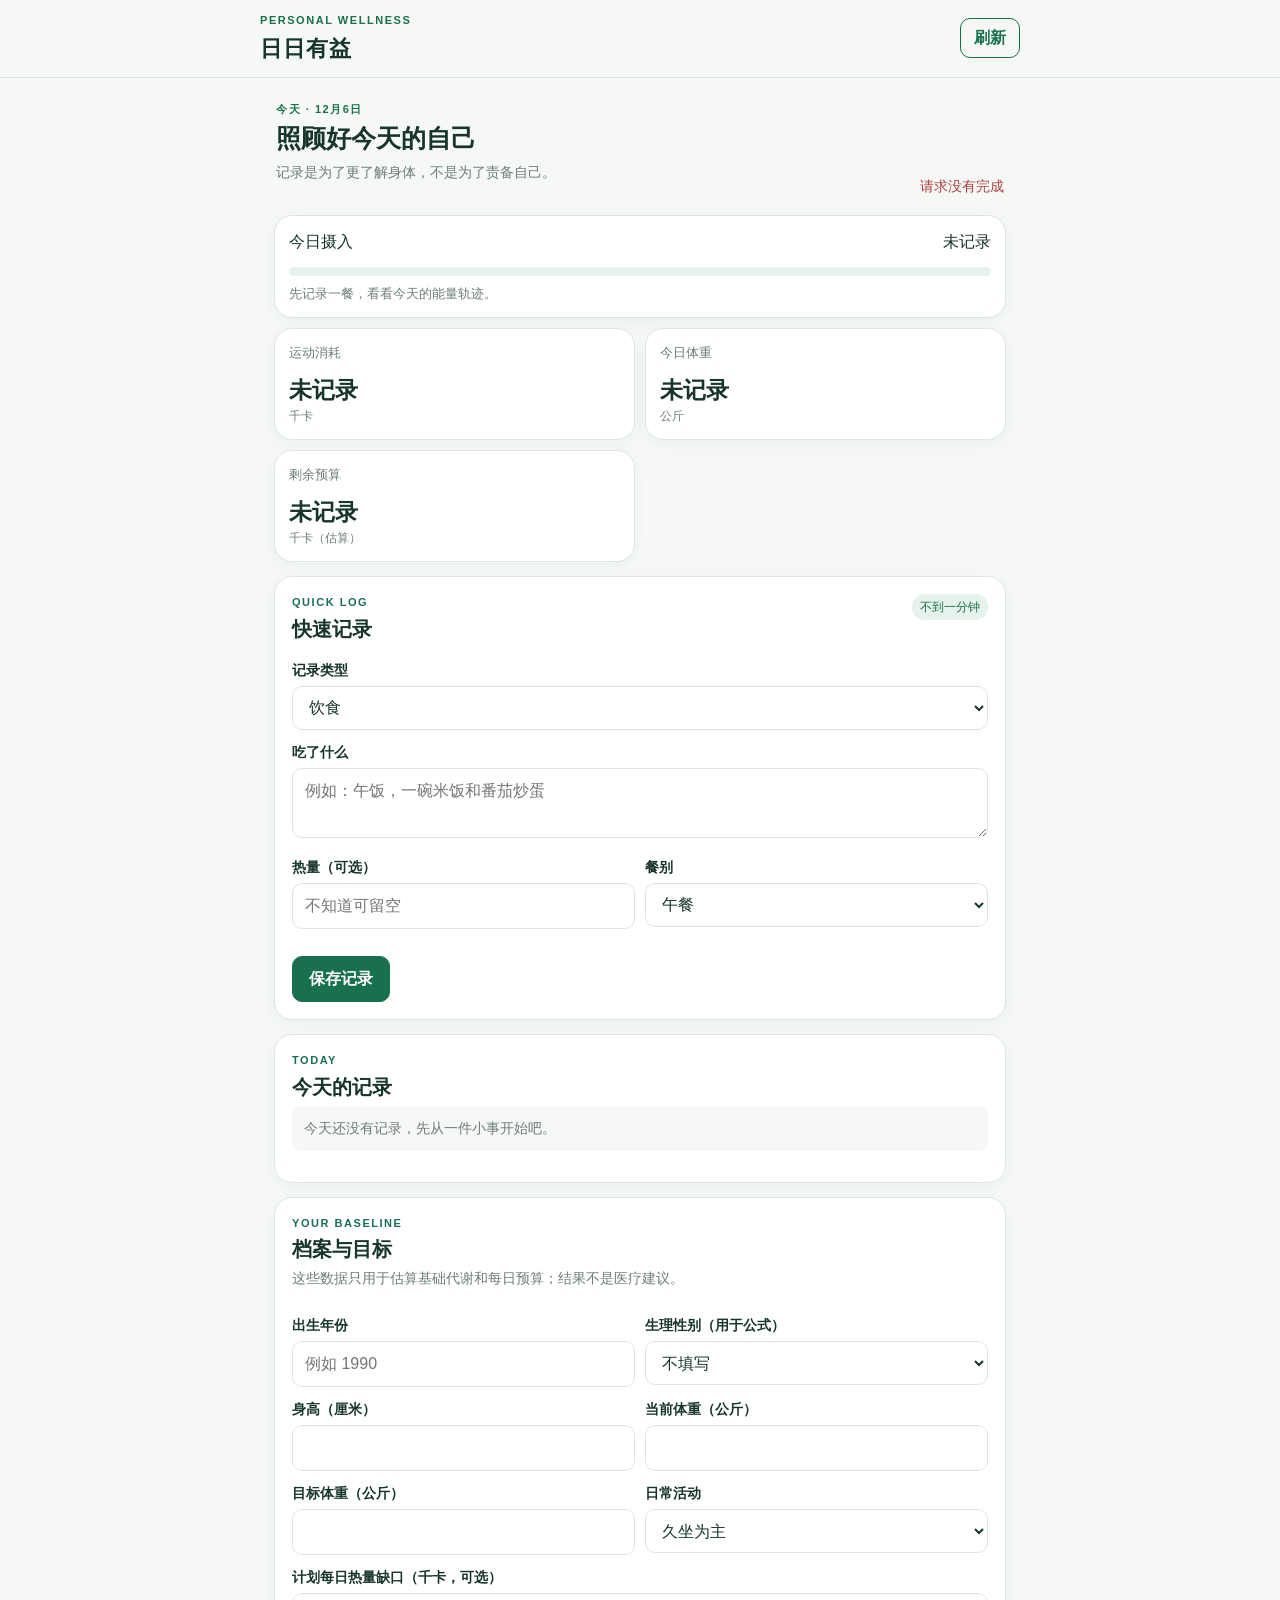
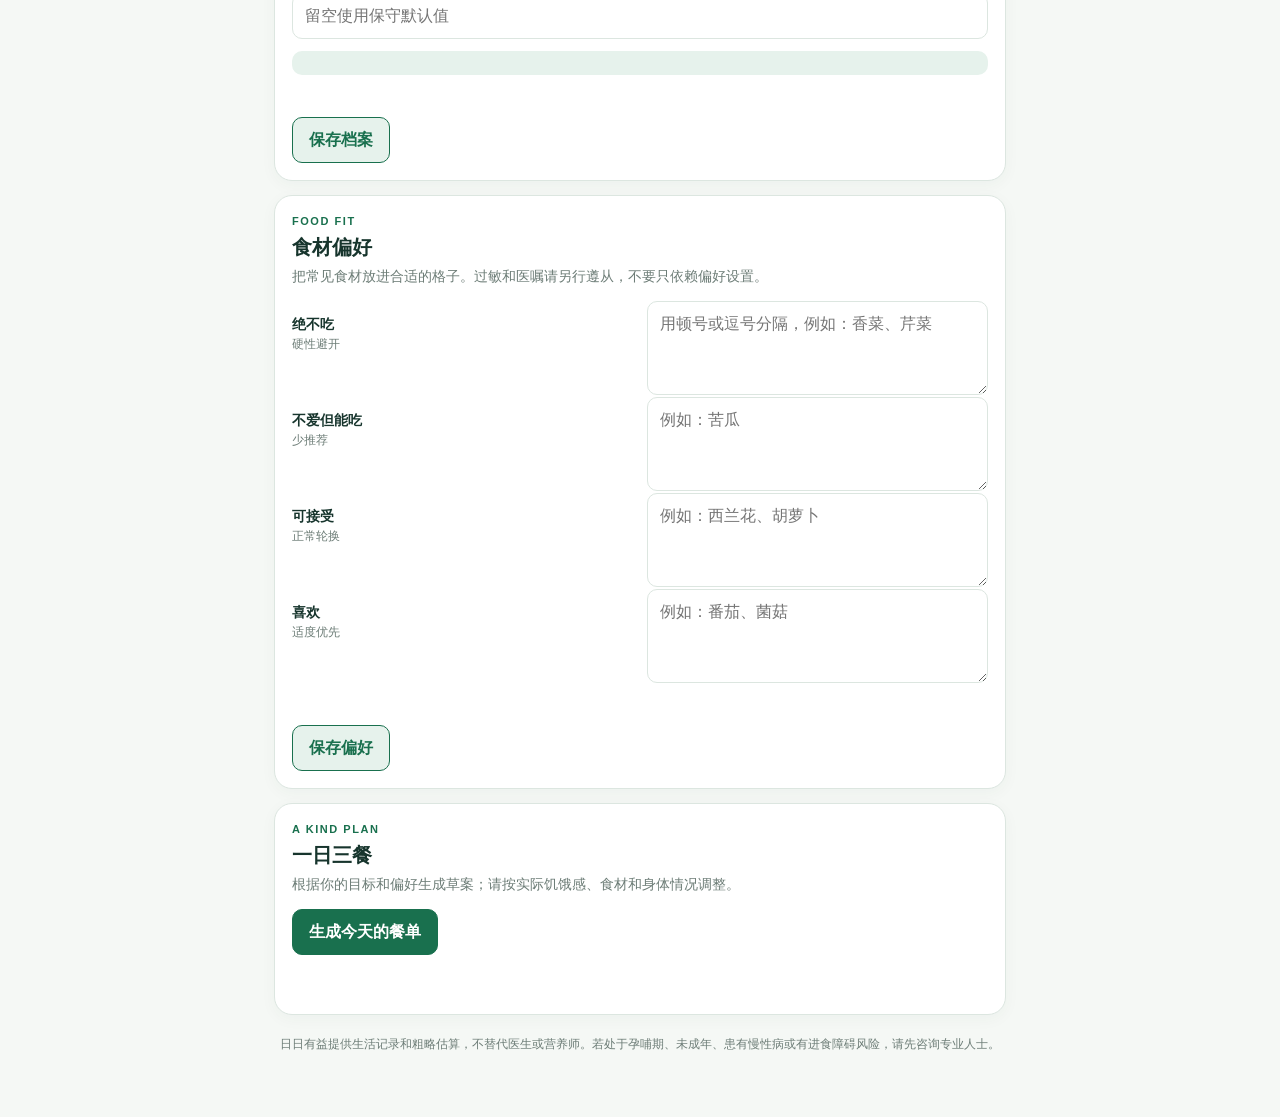
==== wellness/index.html @ 990d9f0e "ns: 健康app/网页 第1轮 build#1" ====
<!doctype html>
<html lang="zh-CN">
<head>
  <meta charset="utf-8">
  <meta name="viewport" content="width=device-width, initial-scale=1">
  <meta name="theme-color" content="#174c3b">
  <title>日日有益 · 健康记录</title>
  <link rel="stylesheet" href="./style.css">
</head>
<body>
  <header class="topbar">
    <div>
      <p class="eyebrow">PERSONAL WELLNESS</p>
      <h1>日日有益</h1>
    </div>
    <button type="button" class="outline" id="refresh-button">刷新</button>
  </header>

  <main class="page-shell">
    <section class="intro" aria-labelledby="page-heading">
      <div>
        <p class="eyebrow">今天 · <span id="today-label">加载中</span></p>
        <h2 id="page-heading">照顾好今天的自己</h2>
        <p class="muted">记录是为了更了解身体，不是为了责备自己。</p>
      </div>
      <p id="global-message" class="message" role="status" aria-live="polite"></p>
    </section>

    <section class="summary-grid" aria-label="今日概览">
      <article class="summary-card summary-main">
        <div class="summary-heading"><span>今日摄入</span><span id="summary-calories-label">未记录</span></div>
        <div class="progress" aria-hidden="true"><i id="calorie-progress"></i></div>
        <p class="summary-caption" id="summary-calories-note">先记录一餐，看看今天的能量轨迹。</p>
      </article>
      <article class="summary-card"><span class="summary-label">运动消耗</span><strong id="summary-exercise">未记录</strong><small>千卡</small></article>
      <article class="summary-card"><span class="summary-label">今日体重</span><strong id="summary-weight">未记录</strong><small>公斤</small></article>
      <article class="summary-card"><span class="summary-label">剩余预算</span><strong id="summary-remaining">未记录</strong><small>千卡（估算）</small></article>
    </section>

    <section class="card quick-card" aria-labelledby="quick-heading">
      <div class="section-heading"><div><p class="eyebrow">QUICK LOG</p><h2 id="quick-heading">快速记录</h2></div><span class="step-badge">不到一分钟</span></div>
      <form id="entry-form" novalidate>
        <label for="entry-type">记录类型</label>
        <select id="entry-type" name="type">
          <option value="meal">饮食</option>
          <option value="exercise">运动</option>
          <option value="weight">体重</option>
        </select>
        <div id="meal-fields">
          <label for="meal-text">吃了什么</label>
          <textarea id="meal-text" rows="2" maxlength="1000" placeholder="例如：午饭，一碗米饭和番茄炒蛋"></textarea>
          <div class="form-row">
            <div><label for="meal-calories">热量（可选）</label><input id="meal-calories" type="number" min="0" max="20000" step="1" inputmode="numeric" placeholder="不知道可留空"></div>
            <div><label for="meal-kind">餐别</label><select id="meal-kind"><option value="breakfast">早餐</option><option value="lunch" selected>午餐</option><option value="dinner">晚餐</option><option value="snack">加餐</option></select></div>
          </div>
        </div>
        <div id="exercise-fields" hidden>
          <label for="exercise-text">做了什么</label>
          <input id="exercise-text" type="text" maxlength="300" placeholder="例如：快走 30 分钟">
          <label for="exercise-calories">消耗热量（可选）</label>
          <input id="exercise-calories" type="number" min="0" max="20000" step="1" inputmode="numeric" placeholder="可以填设备显示的数值">
        </div>
        <div id="weight-fields" hidden>
          <label for="weight-value">体重（公斤）</label>
          <input id="weight-value" type="number" min="20" max="500" step="0.1" inputmode="decimal" placeholder="例如 68.5">
        </div>
        <p id="entry-error" class="error" role="alert"></p>
        <button type="submit" class="primary">保存记录</button>
      </form>
    </section>

    <section class="card" aria-labelledby="entries-heading">
      <div class="section-heading"><div><p class="eyebrow">TODAY</p><h2 id="entries-heading">今天的记录</h2></div><span id="entry-count" class="muted"></span></div>
      <div id="entries-list" class="entries-list"><p class="muted">正在读取记录…</p></div>
    </section>

    <section class="card" aria-labelledby="profile-heading">
      <div class="section-heading"><div><p class="eyebrow">YOUR BASELINE</p><h2 id="profile-heading">档案与目标</h2></div><span id="profile-status" class="muted"></span></div>
      <p class="hint">这些数据只用于估算基础代谢和每日预算；结果不是医疗建议。</p>
      <form id="profile-form" novalidate>
        <div class="form-row"><div><label for="birth-year">出生年份</label><input id="birth-year" type="number" min="1900" max="2100" inputmode="numeric" placeholder="例如 1990"></div><div><label for="profile-sex">生理性别（用于公式）</label><select id="profile-sex"><option value="">不填写</option><option value="female">女性</option><option value="male">男性</option></select></div></div>
        <div class="form-row"><div><label for="height">身高（厘米）</label><input id="height" type="number" min="80" max="250" step="0.1" inputmode="decimal"></div><div><label for="profile-weight">当前体重（公斤）</label><input id="profile-weight" type="number" min="20" max="500" step="0.1" inputmode="decimal"></div></div>
        <div class="form-row"><div><label for="target-weight">目标体重（公斤）</label><input id="target-weight" type="number" min="20" max="500" step="0.1" inputmode="decimal"></div><div><label for="activity">日常活动</label><select id="activity"><option value="sedentary">久坐为主</option><option value="light">轻度活动</option><option value="moderate">中等活动</option><option value="active">活动较多</option></select></div></div>
        <label for="deficit-kcal">计划每日热量缺口（千卡，可选）</label>
        <input id="deficit-kcal" type="number" min="0" max="500" step="50" inputmode="numeric" placeholder="留空使用保守默认值">
        <p id="profile-calculation" class="calculation" aria-live="polite"></p>
        <p id="profile-error" class="error" role="alert"></p>
        <button type="submit" class="secondary">保存档案</button>
      </form>
    </section>

    <section class="card" aria-labelledby="preferences-heading">
      <div class="section-heading"><div><p class="eyebrow">FOOD FIT</p><h2 id="preferences-heading">食材偏好</h2></div></div>
      <p class="hint">把常见食材放进合适的格子。过敏和医嘱请另行遵从，不要只依赖偏好设置。</p>
      <form id="preferences-form" novalidate>
        <div class="preference-grid">
          <label for="pref-avoid">绝不吃 <span>硬性避开</span></label><textarea id="pref-avoid" rows="3" placeholder="用顿号或逗号分隔，例如：香菜、芹菜"></textarea>
          <label for="pref-reluctant">不爱但能吃 <span>少推荐</span></label><textarea id="pref-reluctant" rows="3" placeholder="例如：苦瓜"></textarea>
          <label for="pref-neutral">可接受 <span>正常轮换</span></label><textarea id="pref-neutral" rows="3" placeholder="例如：西兰花、胡萝卜"></textarea>
          <label for="pref-love">喜欢 <span>适度优先</span></label><textarea id="pref-love" rows="3" placeholder="例如：番茄、菌菇"></textarea>
        </div>
        <p id="preferences-error" class="error" role="alert"></p>
        <button type="submit" class="secondary">保存偏好</button>
      </form>
    </section>

    <section class="card plan-card" aria-labelledby="plan-heading">
      <div class="section-heading"><div><p class="eyebrow">A KIND PLAN</p><h2 id="plan-heading">一日三餐</h2></div><span id="plan-status" class="muted"></span></div>
      <p class="hint">根据你的目标和偏好生成草案；请按实际饥饿感、食材和身体情况调整。</p>
      <button type="button" id="plan-button" class="primary">生成今天的餐单</button>
      <div id="plan-result" class="plan-result" hidden></div>
      <p id="plan-error" class="error" role="alert"></p>
    </section>
    <p class="disclaimer">日日有益提供生活记录和粗略估算，不替代医生或营养师。若处于孕哺期、未成年、患有慢性病或有进食障碍风险，请先咨询专业人士。</p>
  </main>
  <script src="./app.js" defer></script>
</body>
</html>
---- wellness/style.css ----
:root { --ink:#17352d; --muted:#6d7d77; --line:#dce6e0; --paper:#f5f8f5; --card:#fff; --accent:#19704e; --accent-soft:#e6f2ec; --warm:#bc6b27; --warning-bg:#fff3e3; --danger:#ad3f3f; }
* { box-sizing:border-box; }
html { background:var(--paper); }
body { margin:0; color:var(--ink); background:var(--paper); font-family:-apple-system,BlinkMacSystemFont,"PingFang SC","Microsoft YaHei",sans-serif; font-size:16px; line-height:1.5; }
.topbar { position:sticky; top:0; z-index:5; display:flex; align-items:center; justify-content:space-between; gap:16px; padding:12px max(16px,calc((100vw - 760px)/2)); background:rgba(245,248,245,.95); border-bottom:1px solid var(--line); backdrop-filter:blur(12px); }
h1,h2,p { margin-top:0; } h1 { margin-bottom:0; font-size:22px; letter-spacing:.04em; } h2 { margin-bottom:4px; font-size:20px; } .eyebrow { margin-bottom:3px; color:var(--accent); font-size:11px; font-weight:700; letter-spacing:.14em; }
.page-shell { max-width:760px; margin:auto; padding:18px 14px 44px; } .intro { display:flex; justify-content:space-between; gap:12px; align-items:end; margin:5px 2px 18px; } .intro h2 { font-size:25px; } .muted,.hint { color:var(--muted); font-size:14px; } .message { margin:0; min-height:1.5em; color:var(--accent); font-size:14px; }
.card,.summary-card { margin:14px 0; padding:17px; border:1px solid var(--line); border-radius:18px; background:var(--card); box-shadow:0 4px 16px rgba(29,74,54,.04); } .summary-grid { display:grid; grid-template-columns:1fr 1fr; gap:10px; } .summary-card { margin:0; min-height:105px; padding:14px; } .summary-main { grid-column:1/-1; min-height:0; } .summary-heading,.section-heading { display:flex; justify-content:space-between; align-items:flex-start; gap:10px; } .summary-label { display:block; color:var(--muted); font-size:13px; } .summary-card strong { display:inline-block; margin-top:10px; font-size:23px; } .summary-card small { display:block; color:var(--muted); font-size:12px; } .summary-caption { margin:8px 0 0; color:var(--muted); font-size:13px; } .progress { height:9px; margin-top:13px; overflow:hidden; border-radius:9px; background:var(--accent-soft); } .progress i { display:block; width:0; height:100%; border-radius:9px; background:var(--accent); transition:width .3s ease; }
.step-badge { padding:4px 8px; border-radius:99px; color:var(--accent); background:var(--accent-soft); font-size:12px; white-space:nowrap; } .form-row { display:grid; grid-template-columns:1fr 1fr; gap:10px; } label { display:block; margin:12px 0 5px; color:var(--ink); font-size:14px; font-weight:600; } label span { display:block; color:var(--muted); font-size:12px; font-weight:400; } input,select,textarea { width:100%; min-height:44px; padding:10px 12px; border:1px solid var(--line); border-radius:10px; color:var(--ink); background:#fff; font:inherit; } textarea { resize:vertical; } input:focus,select:focus,textarea:focus,button:focus-visible { outline:3px solid #93cdb2; outline-offset:2px; } button { min-height:44px; padding:10px 16px; border:1px solid var(--line); border-radius:10px; color:var(--ink); background:#fff; font:inherit; font-weight:600; cursor:pointer; touch-action:manipulation; } button:hover { filter:brightness(.98); } .primary { border-color:var(--accent); color:#fff; background:var(--accent); } .secondary { margin-top:14px; border-color:var(--accent); color:var(--accent); background:var(--accent-soft); } .outline { min-height:40px; padding:7px 13px; color:var(--accent); background:transparent; border-color:var(--accent); } .error { min-height:1.4em; margin:8px 0 0; color:var(--danger); font-size:14px; }
.entries-list { display:grid; gap:8px; } .empty { padding:12px; border-radius:10px; background:var(--paper); } .entry { display:flex; justify-content:space-between; gap:12px; align-items:flex-start; padding:11px 0; border-bottom:1px solid var(--line); } .entry:last-child { border-bottom:0; } .entry-title { font-weight:600; } .entry-meta { color:var(--muted); font-size:13px; } .entry-value { color:var(--accent); font-weight:700; white-space:nowrap; } .delete-entry { min-height:34px; padding:5px 9px; color:var(--danger); font-size:13px; } .calculation { min-height:1.5em; margin:12px 0 0; padding:9px 11px; border-radius:10px; color:var(--accent); background:var(--accent-soft); } .preference-grid { display:grid; gap:2px; } .preference-grid label { margin-top:13px; } .plan-result { display:grid; gap:9px; margin-top:14px; } .meal-plan { padding:12px; border-left:4px solid var(--accent); border-radius:0 10px 10px 0; background:var(--paper); } .meal-plan h3 { margin:0 0 3px; font-size:16px; } .meal-plan p { margin:0; color:var(--muted); font-size:14px; } .disclaimer { margin:20px 4px; color:var(--muted); font-size:12px; text-align:center; }
.plan-notice { margin:0; padding:9px 11px; border-radius:10px; color:var(--muted); background:var(--paper); font-size:14px; }
.plan-warning { margin:0; padding:9px 11px; border-radius:10px; color:var(--warm); background:var(--warning-bg); font-size:14px; }
.ingredients { margin:8px 0 0; padding-left:22px; color:var(--muted); font-size:13px; }
.ingredients li + li { margin-top:3px; }
@media (min-width:620px) { .preference-grid { grid-template-columns:1fr 1fr; column-gap:14px; } .preference-grid label { min-height:38px; } }
@media (max-width:420px) { .page-shell { padding-left:10px; padding-right:10px; } .card { padding:14px; } .form-row { grid-template-columns:1fr; gap:0; } .intro { display:block; } .message { margin-top:7px; } }
@media (prefers-color-scheme:dark) { :root { --ink:#e4f0ea; --muted:#a5b7ae; --line:#2d453a; --paper:#102019; --card:#172b22; --accent:#79d7a8; --accent-soft:#1b4432; --warm:#f0b46e; --warning-bg:#4a3218; --danger:#ff9c9c; } .topbar { background:rgba(16,32,25,.95); } input,select,textarea,button { color:var(--ink); background:#1d3428; } }
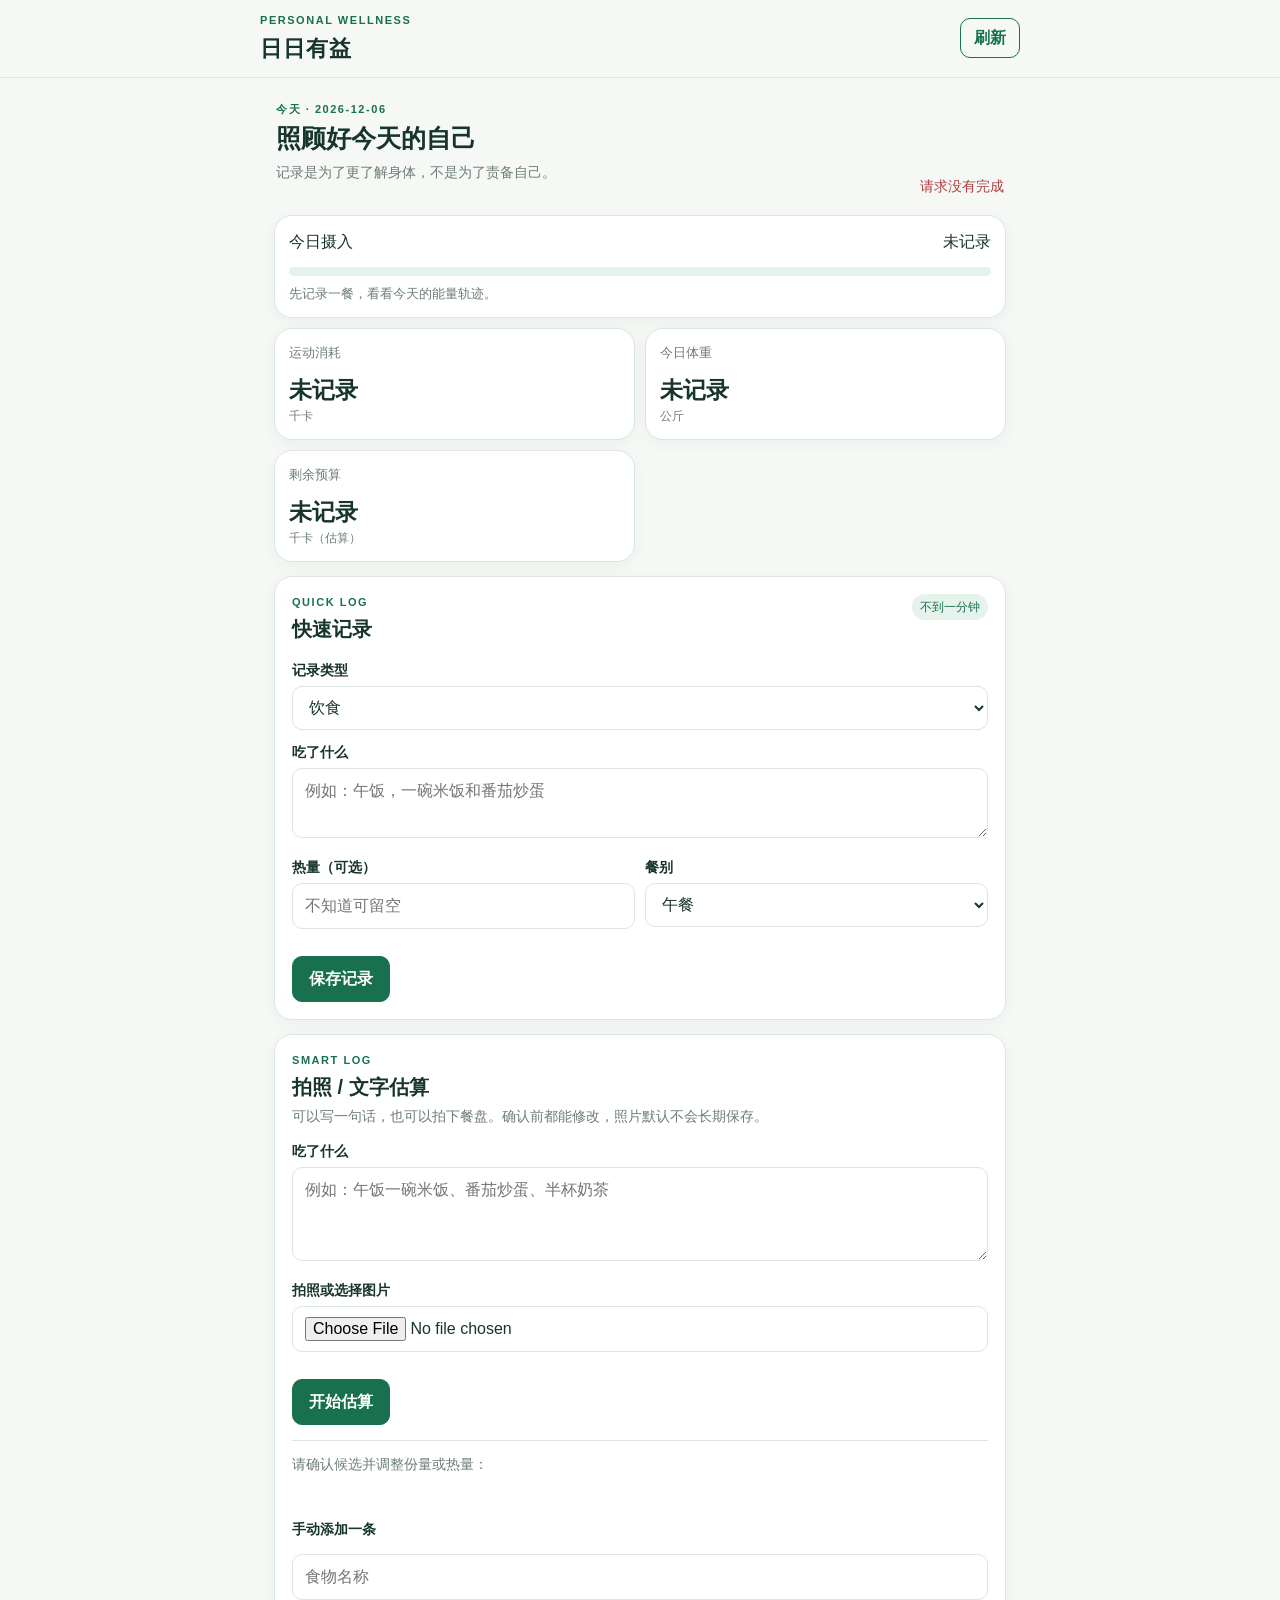
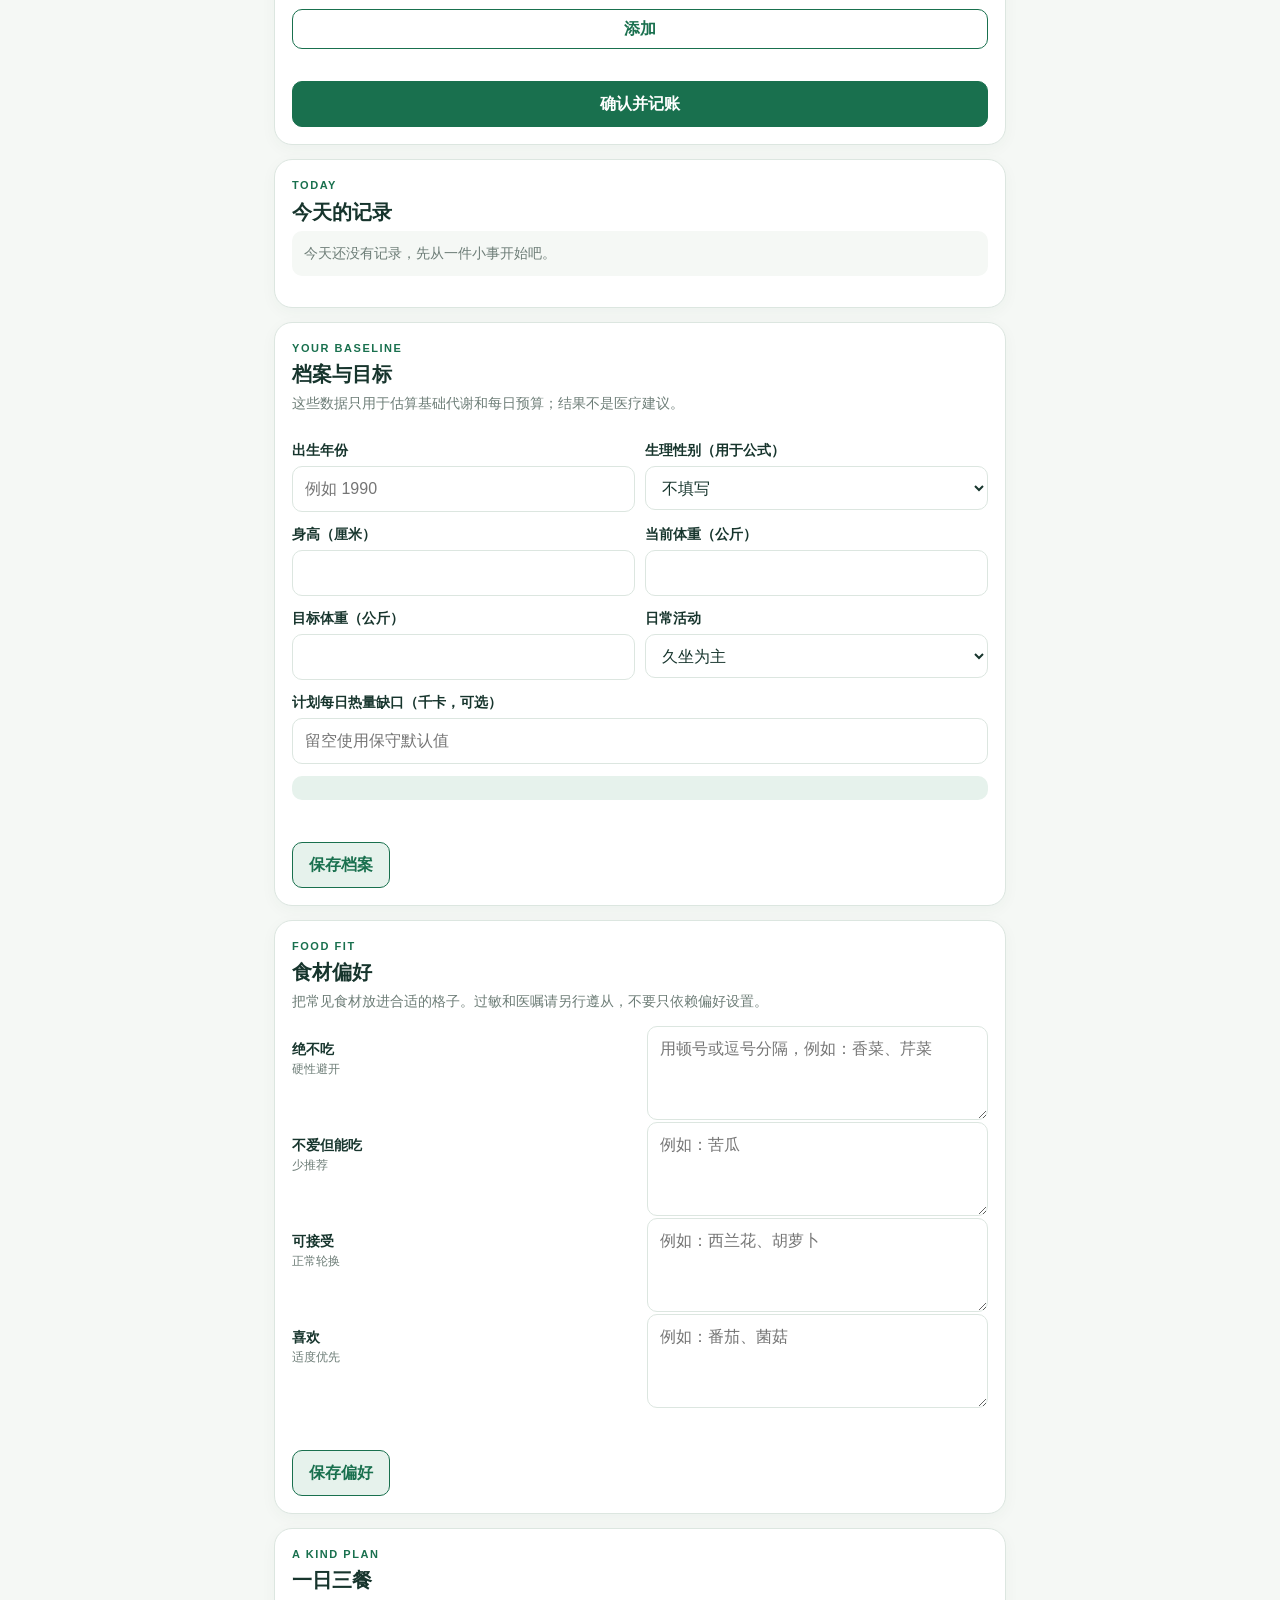
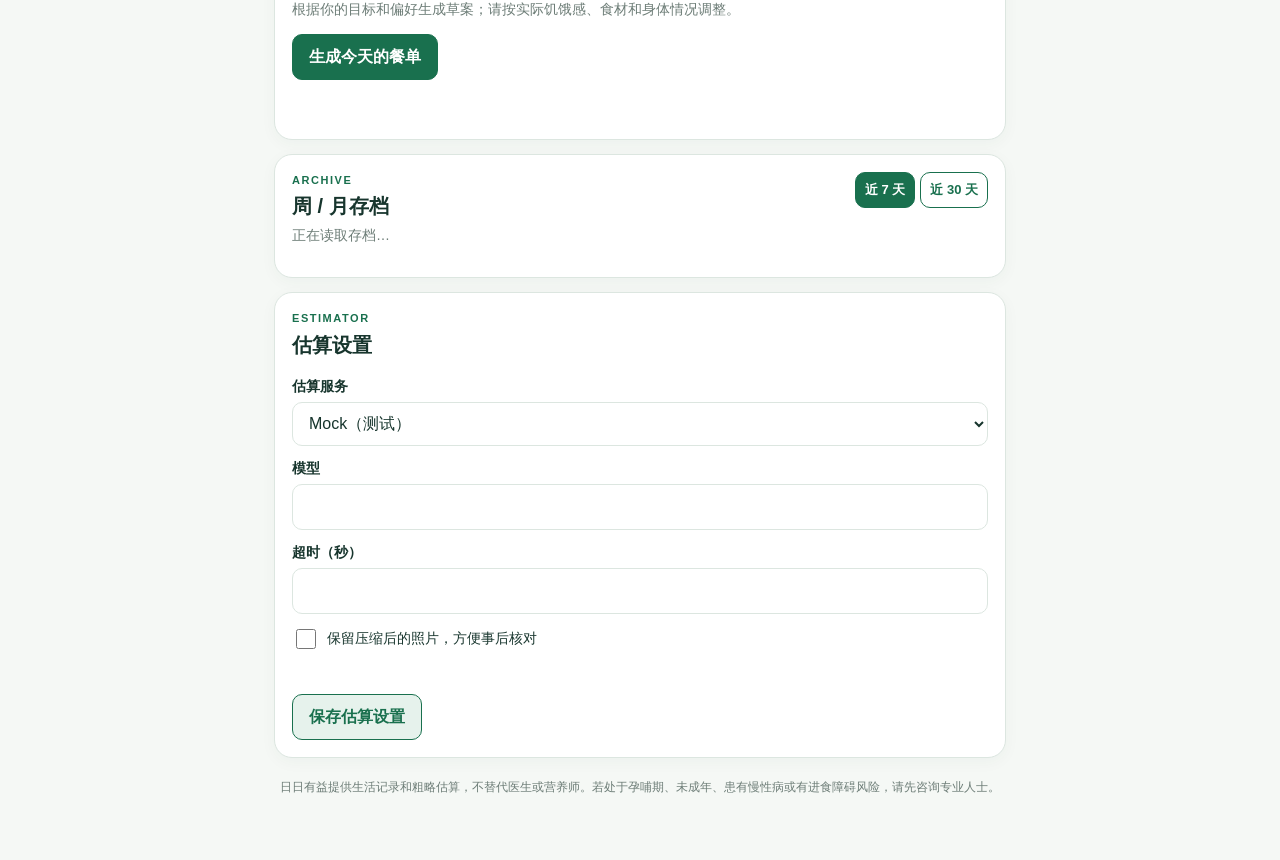
==== commit 20b91d5e: "ns: 健康app M1：拍照/文字估算+周月存档 第1轮 build#1" ====
--- a/wellness/index.html
+++ b/wellness/index.html
@@ -69,6 +69,28 @@
       </form>
     </section>
 
+    <section class="card estimate-card" aria-labelledby="estimate-heading">
+      <div class="section-heading"><div><p class="eyebrow">SMART LOG</p><h2 id="estimate-heading">拍照 / 文字估算</h2></div><span id="estimate-status" class="muted"></span></div>
+      <p class="hint">可以写一句话，也可以拍下餐盘。确认前都能修改，照片默认不会长期保存。</p>
+      <form id="estimate-form" novalidate>
+        <label for="estimate-text">吃了什么</label>
+        <textarea id="estimate-text" rows="3" maxlength="2000" placeholder="例如：午饭一碗米饭、番茄炒蛋、半杯奶茶"></textarea>
+        <label for="estimate-photo">拍照或选择图片</label>
+        <input id="estimate-photo" type="file" accept="image/*" capture="environment">
+        <p id="estimate-error" class="error" role="alert"></p>
+        <button type="submit" class="primary" id="estimate-button">开始估算</button>
+      </form>
+      <div id="estimate-result" class="estimate-result" hidden>
+        <p class="hint">请确认候选并调整份量或热量：</p>
+        <div id="estimate-items"></div>
+        <label for="estimate-add-name">手动添加一条</label>
+        <input id="estimate-add-name" type="text" maxlength="200" placeholder="食物名称">
+        <button type="button" class="outline" id="estimate-add">添加</button>
+        <p id="estimate-questions" class="hint"></p>
+        <button type="button" class="primary" id="estimate-save">确认并记账</button>
+      </div>
+    </section>
+
     <section class="card" aria-labelledby="entries-heading">
       <div class="section-heading"><div><p class="eyebrow">TODAY</p><h2 id="entries-heading">今天的记录</h2></div><span id="entry-count" class="muted"></span></div>
       <div id="entries-list" class="entries-list"><p class="muted">正在读取记录…</p></div>
@@ -111,6 +133,23 @@
       <div id="plan-result" class="plan-result" hidden></div>
       <p id="plan-error" class="error" role="alert"></p>
     </section>
+    <section class="card archive-card" aria-labelledby="archive-heading">
+      <div class="section-heading"><div><p class="eyebrow">ARCHIVE</p><h2 id="archive-heading">周 / 月存档</h2></div>
+        <div class="period-toggle" role="group" aria-label="存档范围"><button type="button" class="outline period-button active" data-period="7">近 7 天</button><button type="button" class="outline period-button" data-period="30">近 30 天</button></div>
+      </div>
+      <div id="archive-result" class="archive-result"><p class="muted">正在读取存档…</p></div>
+    </section>
+    <section class="card settings-card" aria-labelledby="settings-heading">
+      <div class="section-heading"><div><p class="eyebrow">ESTIMATOR</p><h2 id="settings-heading">估算设置</h2></div><span id="settings-status" class="muted"></span></div>
+      <form id="settings-form" novalidate>
+        <label for="settings-provider">估算服务</label>
+        <select id="settings-provider"><option value="mock">Mock（测试）</option><option value="claude">Claude Code</option><option value="codex">Codex</option><option value="openai_compatible">OpenAI 兼容 API</option></select>
+        <div id="provider-settings"></div>
+        <label class="settings-check"><input id="settings-retain-photos" type="checkbox"> 保留压缩后的照片，方便事后核对</label>
+        <p id="settings-error" class="error" role="alert"></p>
+        <button type="submit" class="secondary">保存估算设置</button>
+      </form>
+    </section>
     <p class="disclaimer">日日有益提供生活记录和粗略估算，不替代医生或营养师。若处于孕哺期、未成年、患有慢性病或有进食障碍风险，请先咨询专业人士。</p>
   </main>
   <script src="./app.js" defer></script>
--- a/wellness/style.css
+++ b/wellness/style.css
@@ -12,6 +12,22 @@
 .plan-warning { margin:0; padding:9px 11px; border-radius:10px; color:var(--warm); background:var(--warning-bg); font-size:14px; }
 .ingredients { margin:8px 0 0; padding-left:22px; color:var(--muted); font-size:13px; }
 .ingredients li + li { margin-top:3px; }
+.estimate-result { display:grid; gap:9px; margin-top:15px; padding-top:13px; border-top:1px solid var(--line); }
+.estimate-item { display:grid; grid-template-columns:1.2fr 1fr .7fr auto; gap:6px; align-items:center; }
+.estimate-item input { min-width:0; min-height:40px; padding:7px 8px; }
+.estimate-item button { min-height:38px; padding:5px 8px; color:var(--danger); font-size:13px; }
+.estimate-meta { grid-column:1/-1; color:var(--muted); }
+.period-toggle { display:flex; gap:5px; flex-wrap:wrap; }
+.period-button { min-height:36px; padding:5px 9px; font-size:13px; }
+.period-button.active { color:#fff; background:var(--accent); border-color:var(--accent); }
+.archive-result { width:100%; overflow:hidden; }
+.archive-table { width:100%; border-collapse:collapse; font-size:13px; }
+.archive-table th,.archive-table td { padding:8px 5px; border-bottom:1px solid var(--line); text-align:right; white-space:nowrap; }
+.archive-table th:first-child,.archive-table td:first-child { text-align:left; }
+.archive-bar-cell { width:28%; }
+.archive-bar { display:block; height:8px; min-width:2px; border-radius:8px; background:var(--accent); }
+.settings-check { display:flex; align-items:center; gap:8px; font-weight:400; }
+.settings-check input { width:20px; min-height:20px; }
 @media (min-width:620px) { .preference-grid { grid-template-columns:1fr 1fr; column-gap:14px; } .preference-grid label { min-height:38px; } }
-@media (max-width:420px) { .page-shell { padding-left:10px; padding-right:10px; } .card { padding:14px; } .form-row { grid-template-columns:1fr; gap:0; } .intro { display:block; } .message { margin-top:7px; } }
+@media (max-width:420px) { .page-shell { padding-left:10px; padding-right:10px; overflow-x:hidden; } .card { padding:14px; } .form-row { grid-template-columns:1fr; gap:0; } .intro { display:block; } .message { margin-top:7px; } .estimate-item { grid-template-columns:1fr 1fr; } .estimate-item .estimate-name { grid-column:1/-1; } .estimate-item button { justify-self:start; } .section-heading { flex-wrap:wrap; } .archive-table { table-layout:fixed; font-size:10px; } .archive-table th,.archive-table td { white-space:normal; padding-left:1px; padding-right:1px; } .archive-bar-cell { width:18%; } }
 @media (prefers-color-scheme:dark) { :root { --ink:#e4f0ea; --muted:#a5b7ae; --line:#2d453a; --paper:#102019; --card:#172b22; --accent:#79d7a8; --accent-soft:#1b4432; --warm:#f0b46e; --warning-bg:#4a3218; --danger:#ff9c9c; } .topbar { background:rgba(16,32,25,.95); } input,select,textarea,button { color:var(--ink); background:#1d3428; } }
